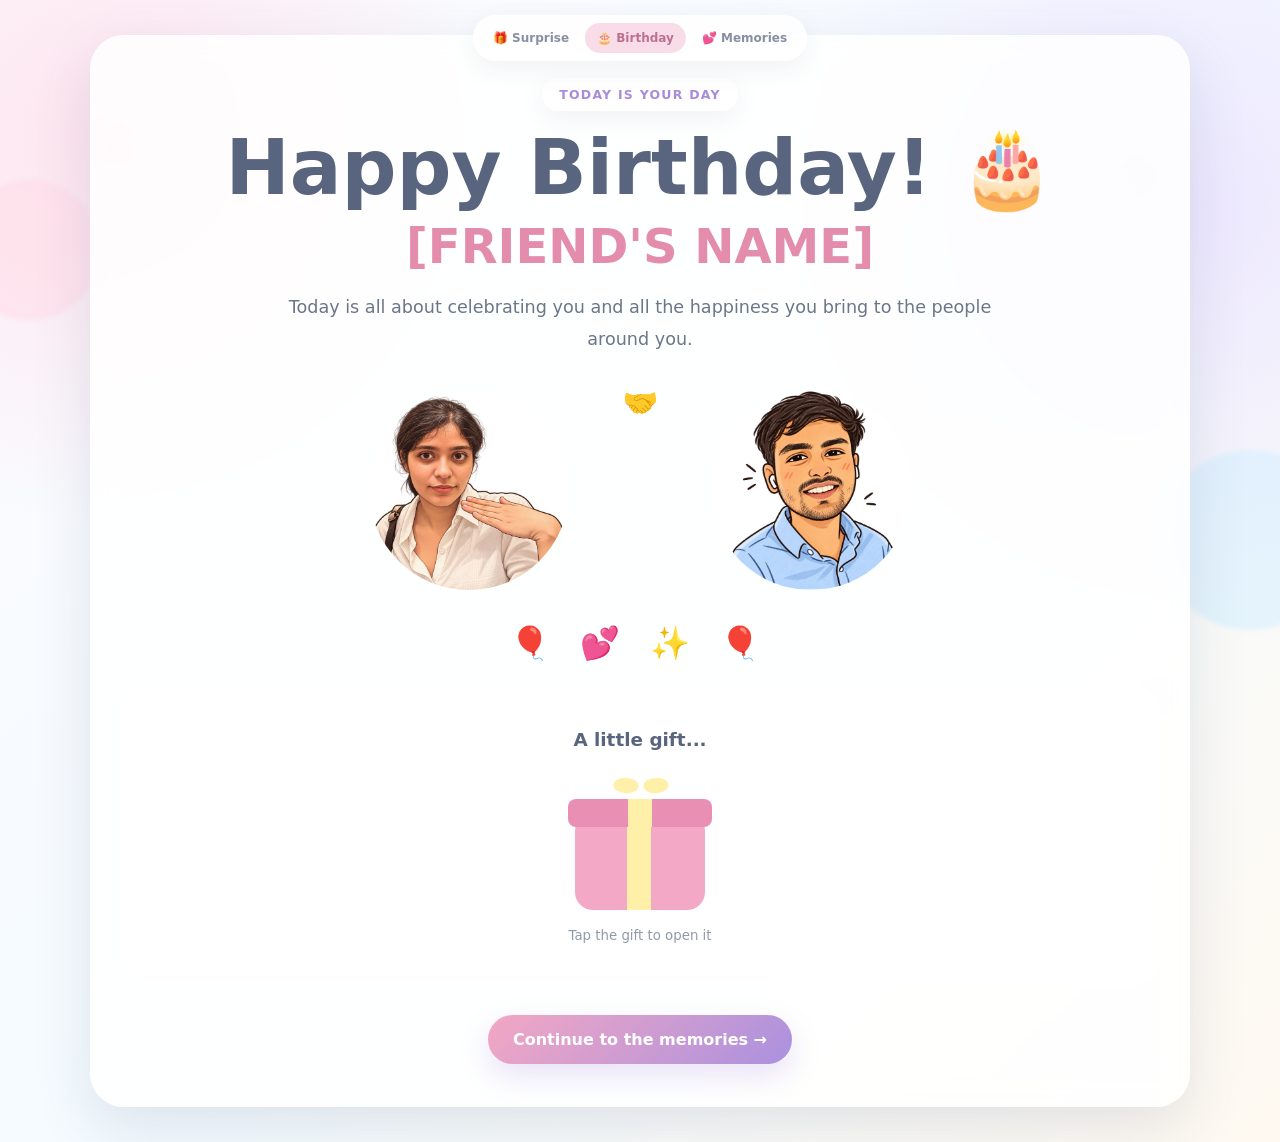
==== birthday.html @ 8613e482 "Add files via upload" ====
<!DOCTYPE html>
<html lang="en">

<head>
    <meta charset="UTF-8">
    <meta name="viewport" content="width=device-width,initial-scale=1.0">
    <meta name="theme-color" content="#cfeeff">
    <title>Happy Birthday!</title>
    <link rel="stylesheet" href="style.css">
</head>

<body>
    <div class="bg">
        <div class="orb"></div>
        <div class="orb"></div>
        <div class="orb"></div>
    </div>
    <div class="stars"><span style="left:8%;top:15%">✦</span><span
            style="left:88%;top:18%;animation-delay:1s">✧</span><span
            style="left:15%;top:78%;animation-delay:1.8s">✦</span><span
            style="left:90%;top:76%;animation-delay:.5s">⋆</span></div>
    <nav class="topnav"><a href="index.html">🎁 Surprise</a><a class="active" href="birthday.html">🎂 Birthday</a><a
            href="memories.html">💕 Memories</a></nav>
    <main class="page">
        <div class="wrap">
            <div class="card birthday"><span class="pill">Today is your day</span>
                <h1>Happy Birthday! 🎂</h1>
                <div class="name data-name">[FRIEND'S NAME]</div>
                <p class="message">Today is all about celebrating you and all the happiness you bring to the people
                    around you.</p>
                <div class="characters">
                    <div class="character puppy">
                            <img src="Syls4.jpg" alt="Her photo">
                    </div>
                    <div class="character penguin">
                            <img src="Smiling Cartoon Avatar with Earbuds.jpg" alt="Her photo">
                    </div>
                    <div class="heart">🤝</div>
                </div>
                <div class="balloons">🎈 💕 ✨ 🎈</div>
                <div class="card" style="box-shadow:none;background:#ffffffa8;margin-top:20px"><strong
                        style="font-size:1.15rem">A little gift...</strong>
                    <div class="gift" id="gift" tabindex="0" role="button" aria-label="Open birthday gift">
                        <div class="lid"></div>
                        <div class="bow"></div>
                        <div class="giftbox"></div>
                    </div>
                    <div id="giftMessage" class="hidden-msg"></div><small style="color:#929aaa">Tap the gift to open
                        it</small>
                </div>
                <div class="actions"><a class="btn" href="memories.html">Continue to the memories →</a></div>
            </div>
        </div>
    </main>
    <div id="confetti" class="confetti"></div>
    <script src="script.js"></script>
    <script>document.getElementById('giftMessage').textContent = CONFIG.giftMessage;</script>
</body>

</html>
---- style.css ----
:root {
    --blue: #cfeeff;
    --pink: #ffd9e6;
    --lav: #e9ddff;
    --cream: #fff8ea;
    --purple: #a98bdb;
    --rose: #e48cac;
    --ink: #59657e;
    --muted: #7d879a;
    --white: #fff;
    --shadow: 0 20px 55px rgba(94, 105, 135, .16)
}

* {
    box-sizing: border-box
}

html {
    scroll-behavior: smooth
}

body {
    margin: 0;
    min-height: 100vh;
    font-family: "Trebuchet MS", "Segoe UI", system-ui, sans-serif;
    color: var(--ink);
    background: radial-gradient(circle at 8% 12%, #ffd9e6aa, transparent 25%), radial-gradient(circle at 92% 18%, #e9ddffaa, transparent 27%), linear-gradient(135deg, #fcfbff, #f4fbff 55%, #fff9f1);
    overflow-x: hidden
}

button,
a {
    font: inherit
}

button {
    border: 0;
    cursor: pointer
}

a {
    text-decoration: none;
    color: inherit
}

.bg {
    position: fixed;
    inset: 0;
    pointer-events: none;
    overflow: hidden;
    z-index: 0
}

.orb {
    position: absolute;
    border-radius: 50%;
    filter: blur(2px);
    opacity: .5;
    animation: drift 12s ease-in-out infinite
}

.orb:nth-child(1) {
    width: 140px;
    height: 140px;
    background: var(--pink);
    left: -40px;
    top: 20%
}

.orb:nth-child(2) {
    width: 180px;
    height: 180px;
    background: var(--blue);
    right: -60px;
    top: 50%;
    animation-delay: -4s
}

.orb:nth-child(3) {
    width: 90px;
    height: 90px;
    background: var(--lav);
    left: 35%;
    bottom: -25px;
    animation-delay: -7s
}

.stars {
    position: fixed;
    inset: 0;
    pointer-events: none;
    z-index: 1
}

.stars span {
    position: absolute;
    font-size: 22px;
    animation: twinkle 3s ease-in-out infinite;
    opacity: .6
}

.page {
    position: relative;
    z-index: 2;
    min-height: 100svh;
    display: grid;
    place-items: center;
    padding: 35px 18px
}

.wrap {
    width: min(1100px, 100%);
    text-align: center
}

.pill {
    display: inline-block;
    padding: 9px 17px;
    border-radius: 999px;
    background: #ffffffd9;
    box-shadow: 0 8px 25px #66728c18;
    color: var(--purple);
    font-size: .78rem;
    font-weight: 900;
    letter-spacing: .1em;
    text-transform: uppercase
}

.hero-title {
    font-size: clamp(2.5rem, 7vw, 5.5rem);
    line-height: 1.02;
    margin: 18px 0 14px;
    color: var(--ink)
}

.subtitle {
    font-size: clamp(1rem, 2vw, 1.2rem);
    color: var(--muted);
    line-height: 1.7
}

.btn {
    display: inline-flex;
    align-items: center;
    justify-content: center;
    padding: 15px 25px;
    border-radius: 999px;
    font-weight: 900;
    color: #fff;
    background: linear-gradient(135deg, #f3a7c3, #aa91df);
    box-shadow: 0 12px 28px #aa91df40;
    transition: .22s
}

.btn:hover {
    transform: translateY(-3px);
    box-shadow: 0 17px 35px #aa91df50
}

.btn.secondary {
    background: #8fbfe0;
    box-shadow: 0 12px 28px #8fbfe040
}

.actions {
    display: flex;
    gap: 12px;
    justify-content: center;
    flex-wrap: wrap;
    margin-top: 28px
}

.card {
    background: #ffffffd9;
    border: 1px solid #ffffffea;
    border-radius: 34px;
    padding: 42px 28px;
    box-shadow: var(--shadow);
    backdrop-filter: blur(12px)
}

.topnav {
    position: fixed;
    top: 15px;
    left: 50%;
    transform: translateX(-50%);
    z-index: 10;
    background: #ffffffd9;
    border: 1px solid #fff;
    border-radius: 999px;
    padding: 7px;
    box-shadow: 0 8px 25px #66728c18;
    display: flex;
    gap: 4px
}

.topnav a {
    padding: 8px 12px;
    border-radius: 999px;
    font-size: .75rem;
    font-weight: 900;
    color: #8790a2
}

.topnav a.active {
    background: #f8dce7;
    color: #bd718e
}

.characters {
    width: min(650px, 90vw);
    margin: 25px auto 15px;

    display: grid;

    grid-template-columns: repeat(2, 1fr);

    column-gap: 35px;
    row-gap: 25px;

    position: relative;
}

.character {
    width: 100%;
    height: 220px;

    display: flex;
    justify-content: center;
    align-items: center;
}

.character img {
    width: 100%;
    height: 100%;

    object-fit: contain;

    display: block;
}

.puppy {
    left: 45px
}

.character.puppy img {
    width: 200px;
    height: 200px;
    object-fit: cover;
    border-radius: 50%;
}

.penguin {
    right: 45px;
    animation-delay: -1.1s
}

.character.penguin img {
    width: 200px;
    height: 200px;
    object-fit: cover;
    border-radius: 50%;
}

.puppy .body {
    position: absolute;
    width: 105px;
    height: 100px;
    left: 20px;
    bottom: 0;
    background: #c99569;
    border-radius: 48% 48% 35% 35%
}

.puppy .head {
    position: absolute;
    width: 116px;
    height: 100px;
    left: 14px;
    top: 12px;
    background: #d9a77d;
    border-radius: 48% 48% 44% 44%;
    z-index: 3
}

.puppy .ear {
    position: absolute;
    width: 37px;
    height: 62px;
    background: #9b6547;
    border-radius: 60% 40% 65% 35%;
    top: 3px;
    z-index: 2
}

.puppy .ear.left {
    left: 7px;
    transform: rotate(25deg)
}

.puppy .ear.right {
    right: 7px;
    transform: rotate(-25deg)
}

.puppy .eye {
    position: absolute;
    width: 10px;
    height: 13px;
    background: #40332e;
    border-radius: 50%;
    top: 46px
}

.puppy .eye.left {
    left: 31px
}

.puppy .eye.right {
    right: 31px
}

.puppy .eye:after {
    content: "";
    position: absolute;
    width: 3px;
    height: 3px;
    background: #fff;
    border-radius: 50%;
    top: 2px;
    left: 2px
}

.puppy .muzzle {
    position: absolute;
    width: 47px;
    height: 34px;
    background: #f0c49f;
    left: 34px;
    top: 56px;
    border-radius: 50%
}

.puppy .nose {
    position: absolute;
    width: 14px;
    height: 10px;
    background: #4a3933;
    border-radius: 50%;
    left: 17px;
    top: 7px
}

.puppy .mouth {
    position: absolute;
    width: 22px;
    height: 11px;
    border-bottom: 2px solid #68483d;
    border-radius: 50%;
    left: 13px;
    top: 13px
}

.puppy .blush {
    position: absolute;
    width: 15px;
    height: 8px;
    background: #ef9eae;
    border-radius: 50%;
    top: 68px;
    opacity: .65
}

.puppy .blush.left {
    left: 12px
}

.puppy .blush.right {
    right: 12px
}

.puppy .tail {
    position: absolute;
    width: 43px;
    height: 55px;
    border: 10px solid #b97e56;
    border-left: 0;
    border-bottom: 0;
    border-radius: 0 70% 0 0;
    right: -4px;
    bottom: 55px;
    transform: rotate(20deg)
}

.puppy .paw {
    position: absolute;
    width: 31px;
    height: 20px;
    background: #b97e56;
    border-radius: 50%;
    bottom: -4px;
    z-index: 4
}

.puppy .paw.left {
    left: 24px
}

.puppy .paw.right {
    right: 24px
}

.penguin .body {
    position: absolute;
    width: 105px;
    height: 145px;
    left: 20px;
    bottom: 0;
    background: #4f5870;
    border-radius: 48% 48% 40% 40%
}

.penguin .belly {
    position: absolute;
    width: 70px;
    height: 100px;
    left: 18px;
    top: 33px;
    background: #fff9f0;
    border-radius: 50%
}

.penguin .head {
    position: absolute;
    width: 105px;
    height: 93px;
    left: 20px;
    top: 4px;
    background: #4f5870;
    border-radius: 50%;
    z-index: 3
}

.penguin .face {
    position: absolute;
    width: 78px;
    height: 62px;
    left: 13px;
    top: 18px;
    background: #fff9f0;
    border-radius: 50%
}

.penguin .eye {
    position: absolute;
    width: 9px;
    height: 11px;
    background: #313746;
    border-radius: 50%;
    top: 37px
}

.penguin .eye.left {
    left: 34px
}

.penguin .eye.right {
    right: 34px
}

.penguin .beak {
    position: absolute;
    width: 0;
    height: 0;
    border-left: 11px solid transparent;
    border-right: 11px solid transparent;
    border-top: 15px solid #f2b35b;
    left: 41px;
    top: 50px
}

.penguin .wing {
    position: absolute;
    width: 29px;
    height: 78px;
    background: #424a60;
    border-radius: 50%;
    top: 58px;
    z-index: 2
}

.penguin .wing.left {
    left: -3px;
    transform: rotate(15deg)
}

.penguin .wing.right {
    right: -3px;
    transform: rotate(-15deg)
}

.penguin .foot {
    position: absolute;
    width: 43px;
    height: 17px;
    background: #f2b35b;
    border-radius: 50%;
    bottom: -3px;
    z-index: 4
}

.penguin .foot.left {
    left: 10px
}

.penguin .foot.right {
    right: 10px
}

.heart {
    position: absolute;
    left: 50%;
    top: 5px;
    transform: translateX(-50%);
    font-size: 28px;
    animation: pulse 1.5s ease-in-out infinite
}

.birthday h1 {
    font-size: clamp(2.5rem, 6vw, 4.8rem);
    margin: 12px 0 5px
}

.name {
    font-size: clamp(1.7rem, 4vw, 3rem);
    font-weight: 900;
    color: var(--rose);
    margin-bottom: 18px
}

.message {
    max-width: 720px;
    margin: 0 auto;
    line-height: 1.8;
    font-size: 1.1rem;
    color: #6c7689
}

.balloons {
    font-size: 2rem;
    letter-spacing: 10px;
    margin: 24px
}

.gift {
    width: 150px;
    height: 135px;
    position: relative;
    margin: 25px auto 15px;
    cursor: pointer;
    transition: .25s
}

.gift:hover {
    transform: translateY(-5px)
}

.giftbox {
    position: absolute;
    left: 10px;
    bottom: 0;
    width: 130px;
    height: 88px;
    background: #f3a9c5;
    border-radius: 8px 8px 18px 18px
}

.giftbox:before {
    content: "";
    position: absolute;
    left: 52px;
    width: 24px;
    height: 88px;
    background: #fff0a9
}

.lid {
    position: absolute;
    left: 3px;
    top: 24px;
    width: 144px;
    height: 28px;
    background: #e98fb4;
    border-radius: 8px;
    z-index: 3;
    transform-origin: left bottom;
    transition: .6s
}

.lid:before {
    content: "";
    position: absolute;
    left: 60px;
    width: 24px;
    height: 28px;
    background: #fff0a9
}

.bow {
    position: absolute;
    left: 57px;
    top: 2px;
    width: 38px;
    height: 30px;
    z-index: 4
}

.bow:before,
.bow:after {
    content: "";
    position: absolute;
    width: 24px;
    height: 17px;
    background: #fff0a9;
    border-radius: 70% 30% 70% 30%
}

.bow:before {
    left: -8px;
    transform: rotate(25deg)
}

.bow:after {
    right: -8px;
    transform: scaleX(-1) rotate(25deg)
}

.gift.open .lid {
    transform: translateY(-32px) rotate(-9deg)
}

.hidden-msg {
    display: none;
    background: var(--cream);
    padding: 14px 18px;
    border-radius: 18px;
    font-weight: 800;
    color: #856d74;
    max-width: 430px;
    margin: 10px auto;
    animation: pop .4s
}

.hidden-msg.show {
    display: block
}

.memories {
    display: grid;
    grid-template-columns: repeat(4, 1fr);
    gap: 18px;
    margin-top: 30px
}

.memory {
    height: 220px;
    perspective: 900px;
    cursor: pointer
}

.memory-inner {
    width: 100%;
    height: 100%;
    position: relative;
    transform-style: preserve-3d;
    transition: .65s
}

.memory.flipped .memory-inner {
    transform: rotateY(180deg)
}

.face {
    position: absolute;
    inset: 0;
    border-radius: 25px;
    backface-visibility: hidden;
    display: flex;
    align-items: center;
    justify-content: center;
    flex-direction: column;
    padding: 20px;
    text-align: center;
    box-shadow: 0 12px 30px #66728c15
}

.front {
    background: linear-gradient(145deg, #fff, #edf8ff);
    gap: 10px
}

.front .icon {
    font-size: 3rem
}

.front small {
    color: #9098a9
}

.back {
    background: linear-gradient(145deg, #fff7fb, #f0eaff);
    transform: rotateY(180deg);
    font-weight: 800;
    line-height: 1.55;
    color: #6d647d
}

.question {
    margin-top: 32px
}

.question h2 {
    font-size: clamp(1.8rem, 4vw, 3rem)
}

.final h1 {
    font-size: clamp(2rem, 5vw, 4rem);
    max-width: 800px;
    margin: 15px auto 20px;
    line-height: 1.15
}

.final-name {
    font-size: clamp(1.4rem, 4vw, 2.8rem);
    font-weight: 900;
    color: var(--rose);
    margin-top: 20px;
    opacity: 0;
    transform: translateY(12px);
    transition: .8s
}

.final-name.reveal {
    opacity: 1;
    transform: none
}

.confetti {
    position: fixed;
    inset: 0;
    pointer-events: none;
    z-index: 99;
    overflow: hidden
}

.piece {
    position: absolute;
    top: -20px;
    width: 9px;
    height: 14px;
    border-radius: 3px;
    animation: fall var(--fall) linear forwards
}

@keyframes bob {

    0%,
    100% {
        transform: translateY(0) rotate(-1deg)
    }

    50% {
        transform: translateY(-11px) rotate(1deg)
    }
}

@keyframes pulse {

    0%,
    100% {
        transform: translateX(-50%) scale(1)
    }

    50% {
        transform: translateX(-50%) scale(1.2)
    }
}

@keyframes twinkle {

    0%,
    100% {
        transform: scale(.7) rotate(0);
        opacity: .3
    }

    50% {
        transform: scale(1.2) rotate(20deg);
        opacity: 1
    }
}

@keyframes drift {

    0%,
    100% {
        transform: translate(0, 0)
    }

    50% {
        transform: translate(20px, -25px)
    }
}

@keyframes fall {
    to {
        transform: translate3d(var(--drift), 105vh, 0) rotate(720deg);
        opacity: 0
    }
}

@keyframes pop {
    from {
        opacity: 0;
        transform: scale(.85)
    }

    to {
        opacity: 1;
        transform: scale(1)
    }
}

@media(max-width:800px) {
    .memories {
        grid-template-columns: repeat(2, 1fr)
    }

    .topnav {
        width: max-content;
        max-width: 95vw
    }

    .topnav a {
        padding: 8px 9px
    }

    .card {
        padding: 34px 18px
    }
}

@media(max-width:520px) {
    .characters {
        transform: scale(.82);
        margin: -10px auto
    }

    .puppy {
        left: 2px
    }

    .penguin {
        right: 2px
    }

    .memories {
        gap: 12px
    }

    .memory {
        height: 190px
    }

    .hero-title {
        margin-top: 12px
    }

    .topnav a {
        font-size: .68rem;
        padding: 7px
    }

    .page {
        padding-top: 70px
    }
}

@media(prefers-reduced-motion:reduce) {

    *,
    *:before,
    *:after {
        animation-duration: .001ms !important;
        animation-iteration-count: 1 !important;
        transition-duration: .001ms !important
    }

    html {
        scroll-behavior: auto
    }
}

/* =========================
   YES / NO CHOICE POPUP
   ========================= */

.choice-popup {
    position: fixed;
    inset: 0;
    background: rgba(35, 45, 75, 0.35);

    display: flex;
    justify-content: center;
    align-items: center;

    z-index: 9999;

    backdrop-filter: blur(5px);
}

.choice-box {
    width: min(420px, 85vw);

    background: white;
    border-radius: 30px;

    padding: 35px 30px;

    text-align: center;

    box-shadow: 0 20px 60px rgba(70, 80, 120, 0.25);

    animation: popupAppear 0.35s ease-out;
}

.choice-box h2 {
    margin: 0 0 10px;

    font-size: 30px;
    color: #596783;
}

.choice-box p {
    margin: 0 0 25px;

    font-size: 17px;
    color: #7b879f;
}

.choice-buttons {
    display: flex;
    justify-content: center;
    gap: 18px;
}

.choice-buttons a {
    text-decoration: none;

    padding: 13px 28px;

    border-radius: 999px;

    font-weight: 700;
    font-size: 16px;

    transition: all 0.2s ease;
}

.choice-yes {
    background: linear-gradient(135deg, #ed9bc4, #b795df);
    color: white;
}

.choice-no {
    background: #eef1f7;
    color: #596783;
}

.choice-yes:hover {
    transform: translateY(-3px) scale(1.04);
    box-shadow: 0 8px 20px rgba(190, 130, 200, 0.3);
}

.choice-no:hover {
    transform: translateY(-3px);
    background: #e3e7ef;
}

@keyframes popupAppear {
    from {
        opacity: 0;
        transform: scale(0.85);
    }

    to {
        opacity: 1;
        transform: scale(1);
    }
}
.fight-area {
    width: 100%;
    max-width: 900px;
    margin: 0 auto;
    border-radius: 25px;
    overflow: hidden;
}

.fight-area img {
    display: block;
    width: 100%;
    height: auto;
    max-width: 100%;
}

@media (max-width: 600px) {

    body {
        padding: 15px 0;
    }

    .scene {
        width: calc(100% - 20px);

        padding: 25px 12px;

        border-radius: 24px;
    }

    h1 {
        font-size: 32px;
    }

    .subtitle {
        font-size: 16px;
        margin-bottom: 22px;
    }

    .fight-area {
        border-radius: 18px;
    }

    .fight-area img {
        border-radius: 18px;
    }

    .back-button {
        margin-top: 24px;

        padding: 13px 22px;

        font-size: 15px;
    }
}

.memory-card .face.back {
    padding: 0;
    overflow: hidden;
    display: flex;
    align-items: center;
    justify-content: center;
}

.memory-card .face.back img {
    width: 100%;
    height: 100%;
    object-fit: contain;
    display: block;
}


/* Memory card photo fix */
/* Memory card photo fix */

.memory {
    position: relative;
}

.memory .memory-inner {
    position: relative;
    width: 100%;
    height: 100%;
}

.memory .face {
    position: absolute;
    inset: 0;
    width: 100%;
    height: 100%;
    box-sizing: border-box;
}

.memory .face.back {
    padding: 0;
    overflow: hidden;
    display: flex;
    align-items: center;
    justify-content: center;
    background: white;
}

.memory .face.back img {
    display: block;
    width: 100%;
    height: 100%;
    object-fit: contain;
}
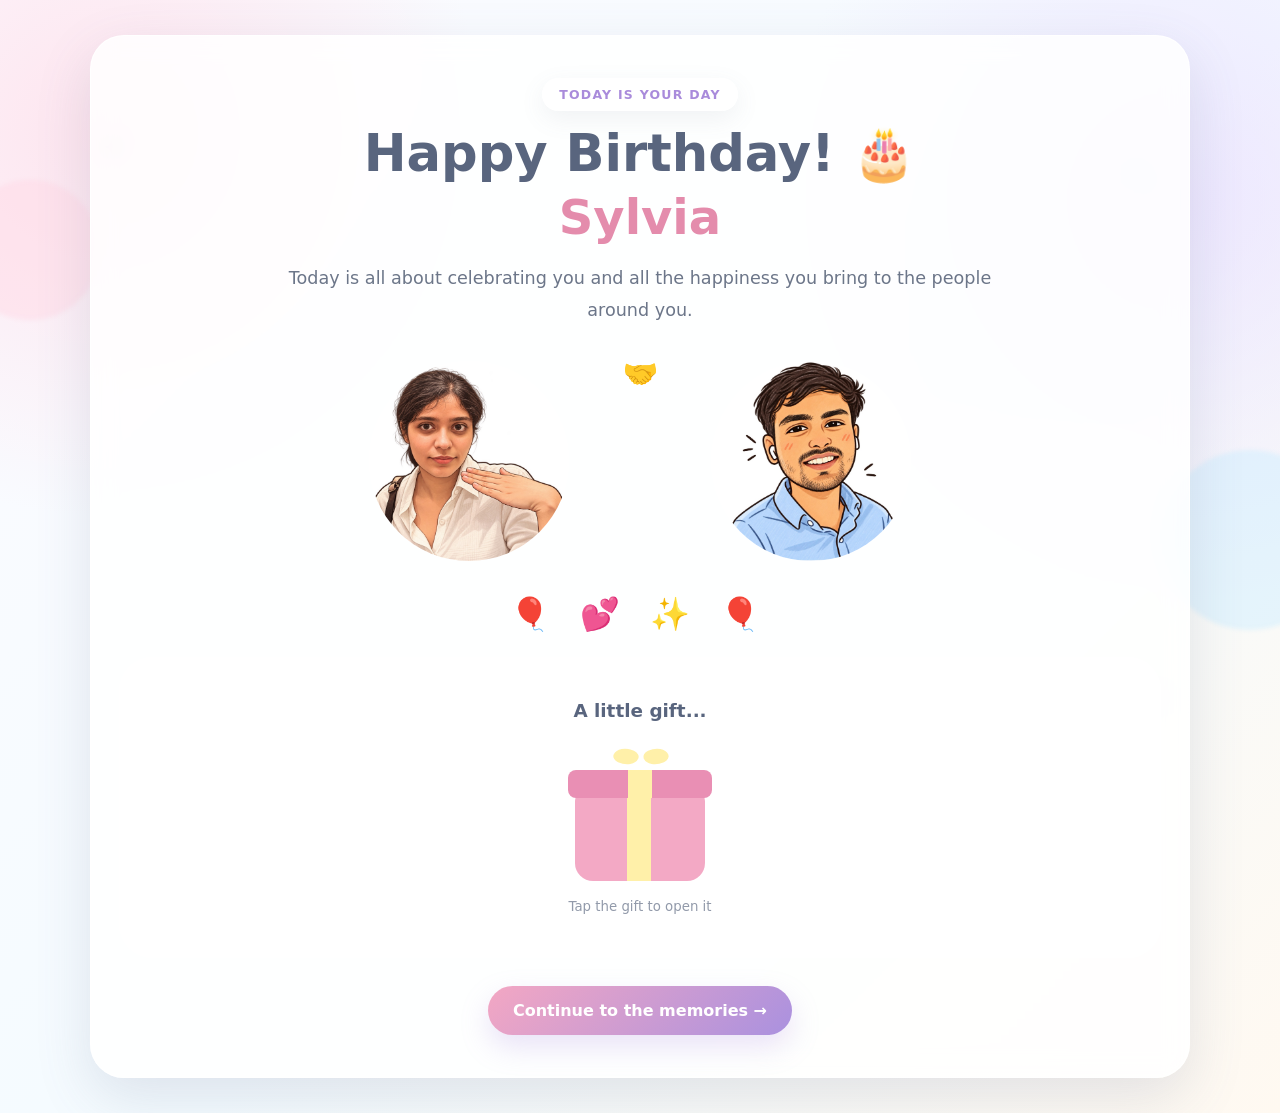
==== commit 9efef660: "Describe what I changed" ====
--- a/birthday.html
+++ b/birthday.html
@@ -19,13 +19,12 @@
             style="left:88%;top:18%;animation-delay:1s">✧</span><span
             style="left:15%;top:78%;animation-delay:1.8s">✦</span><span
             style="left:90%;top:76%;animation-delay:.5s">⋆</span></div>
-    <nav class="topnav"><a href="index.html">🎁 Surprise</a><a class="active" href="birthday.html">🎂 Birthday</a><a
-            href="memories.html">💕 Memories</a></nav>
+   
     <main class="page">
         <div class="wrap">
             <div class="card birthday"><span class="pill">Today is your day</span>
                 <h1>Happy Birthday! 🎂</h1>
-                <div class="name data-name">[FRIEND'S NAME]</div>
+                <div class="name data-name">Sylvia</div>
                 <p class="message">Today is all about celebrating you and all the happiness you bring to the people
                     around you.</p>
                 <div class="characters">
--- a/style.css
+++ b/style.css
@@ -127,8 +127,8 @@
 }
 
 .hero-title {
-    font-size: clamp(2.5rem, 7vw, 5.5rem);
-    line-height: 1.02;
+    font-size: clamp(1.8rem, 4vw, 3.5rem);
+    line-height: 1.1;
     margin: 18px 0 14px;
     color: var(--ink)
 }
@@ -527,13 +527,14 @@
 }
 
 .birthday h1 {
-    font-size: clamp(2.5rem, 6vw, 4.8rem);
+    font-size: clamp(2.2rem, 4vw, 4rem);
     margin: 12px 0 5px
 }
 
 .name {
-    font-size: clamp(1.7rem, 4vw, 3rem);
-    font-weight: 900;
+    font-family: inherit;
+    font-size: clamp(1.8rem, 4vw, 3rem);
+    font-weight: 700;
     color: var(--rose);
     margin-bottom: 18px
 }
@@ -1104,4 +1105,174 @@
     width: 100%;
     height: 100%;
     object-fit: contain;
+}
+
+/* =========================
+   LARGE PHOTO POPUP
+   ========================= */
+
+.memory-popup {
+    position: fixed;
+    inset: 0;
+
+    background: rgba(20, 25, 40, 0.7);
+
+    display: flex;
+    align-items: center;
+    justify-content: center;
+
+    padding: 20px;
+
+    opacity: 0;
+    visibility: hidden;
+    pointer-events: none;
+
+    transition: opacity 0.3s ease;
+
+    z-index: 9999;
+}
+
+.memory-popup.active {
+    opacity: 1;
+    visibility: visible;
+    pointer-events: auto;
+}
+
+.popup-content {
+    position: relative;
+
+    max-width: 90vw;
+    max-height: 90vh;
+
+    background: white;
+
+    padding: 12px;
+
+    border-radius: 22px;
+
+    box-shadow: 0 25px 70px rgba(0, 0, 0, 0.3);
+
+    transform: scale(0.85);
+    transition: transform 0.3s ease;
+}
+
+.memory-popup.active .popup-content {
+    transform: scale(1);
+}
+
+#popupImage {
+    display: block;
+
+    max-width: 85vw;
+    max-height: 82vh;
+
+    width: auto;
+    height: auto;
+
+    object-fit: contain;
+
+    border-radius: 14px;
+}
+
+.popup-close {
+    position: absolute;
+
+    top: -15px;
+    right: -15px;
+
+    width: 40px;
+    height: 40px;
+
+    border: none;
+    border-radius: 50%;
+
+    background: white;
+
+    color: #596987;
+
+    font-size: 27px;
+
+    cursor: pointer;
+
+    box-shadow: 0 4px 15px rgba(0, 0, 0, 0.2);
+
+    z-index: 10;
+}
+
+
+.thank-you-section {
+    min-height: 70vh;
+    display: flex;
+    align-items: center;
+    justify-content: center;
+    padding: 50px 20px;
+}
+
+.thank-you-card {
+    width: min(500px, 90vw);
+    padding: 45px 25px;
+    text-align: center;
+    background: rgba(255, 255, 255, 0.85);
+    border-radius: 30px;
+    box-shadow: 0 15px 40px rgba(0, 0, 0, 0.08);
+}
+
+.thank-you-icon {
+    font-size: 55px;
+    margin-bottom: 10px;
+}
+
+.thank-you-card h2 {
+    font-size: 32px;
+    margin: 10px 0;
+}
+
+.thank-you-card p {
+    margin-bottom: 30px;
+    font-size: 16px;
+}
+
+.thank-you-button {
+    display: inline-block;
+    padding: 15px 28px;
+    border-radius: 50px;
+    background: #ff8fb3;
+    color: white;
+    text-decoration: none;
+    font-weight: 700;
+    transition: transform 0.2s ease;
+}
+
+.thank-you-button:hover {
+    transform: scale(1.05);
+}
+
+.thank-you-buttons {
+    display: flex;
+    justify-content: center;
+    gap: 14px;
+    flex-wrap: wrap;
+    margin-top: 25px;
+}
+
+.call-button {
+    background: #ff8fb3;
+}
+
+.whatsapp-button {
+    background: #25D366;
+}
+
+.thank-you-button {
+    display: inline-block;
+    padding: 15px 24px;
+    border-radius: 50px;
+    color: white;
+    text-decoration: none;
+    font-weight: 700;
+    transition: transform 0.2s ease;
+}
+
+.thank-you-button:hover {
+    transform: scale(1.05);
 }
